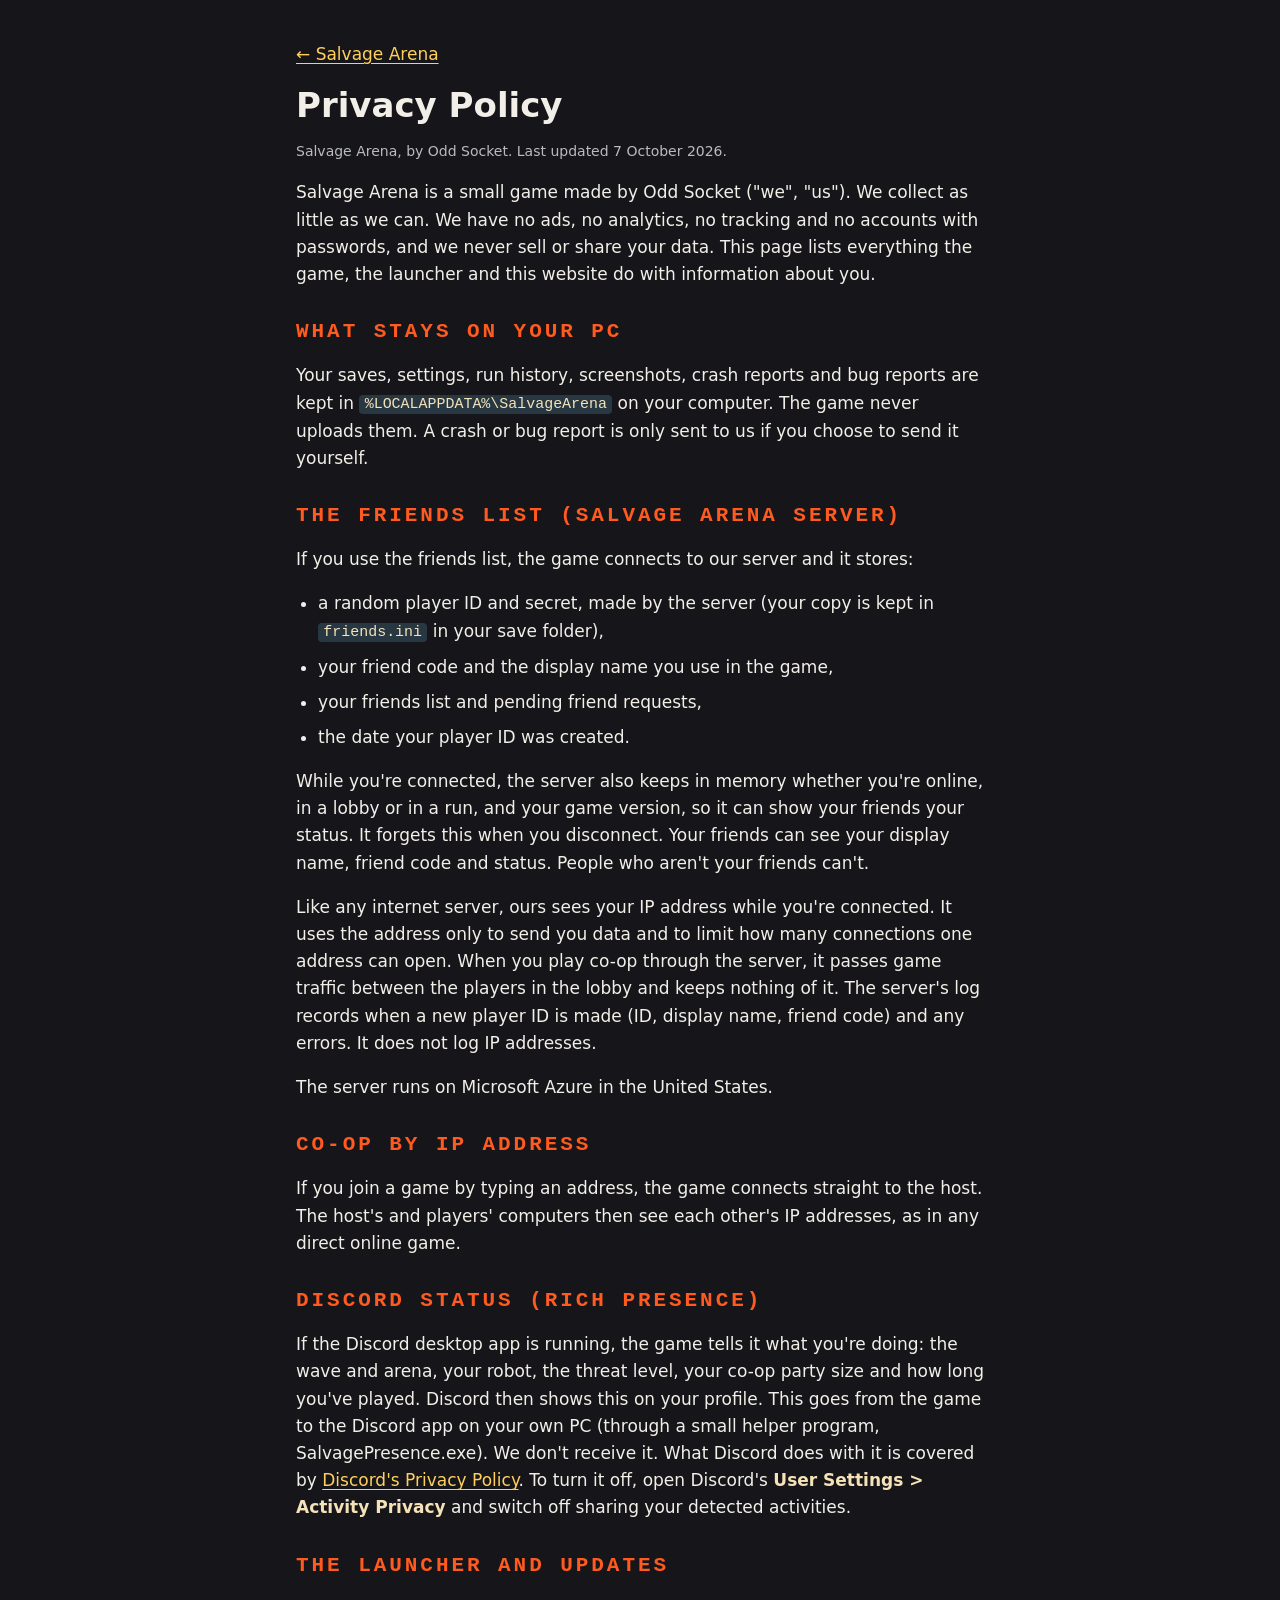
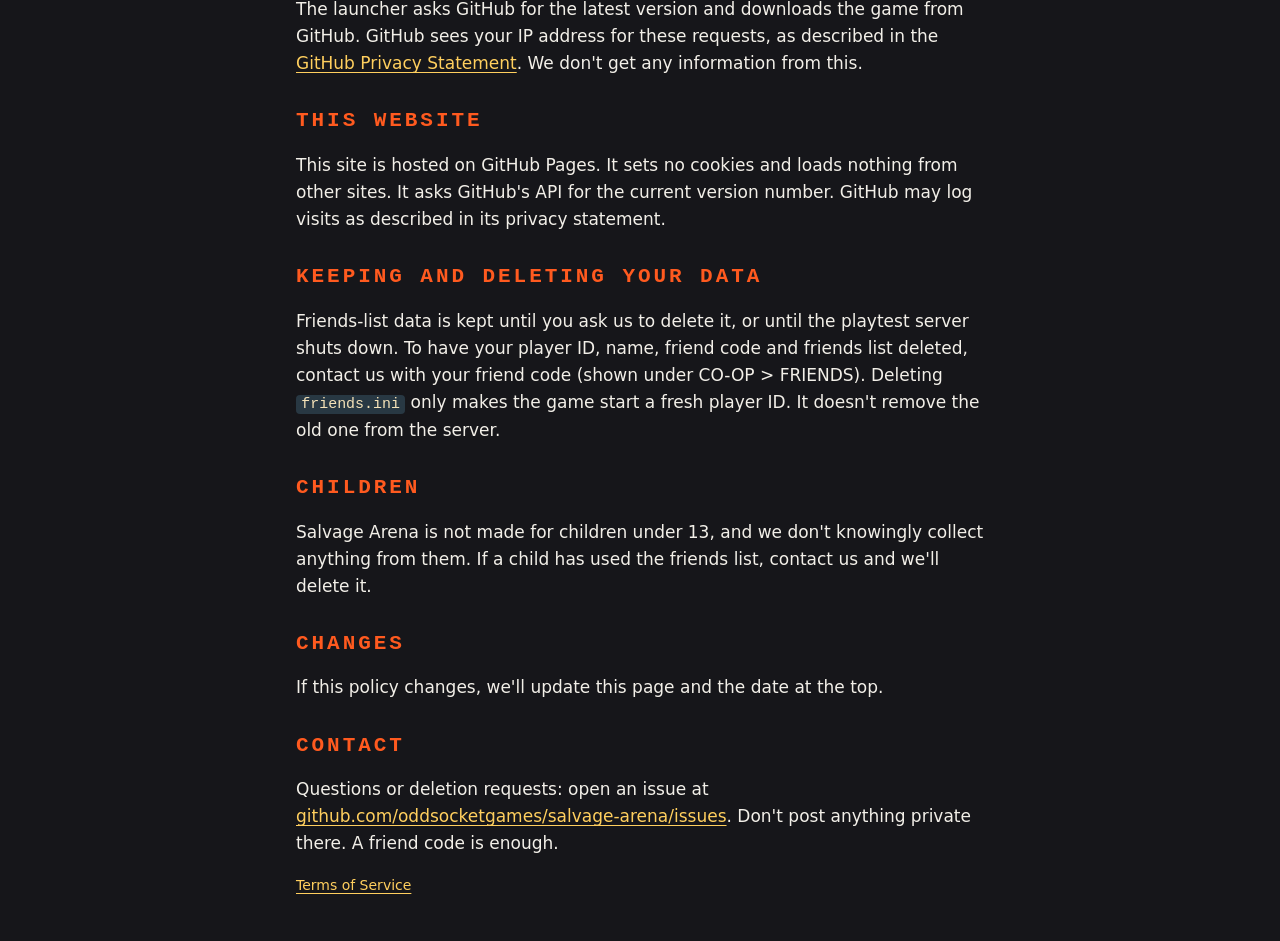
==== privacy.html @ eaf089c4 "Add terms of service and privacy policy" ====
<!doctype html>
<html lang="en">
<head>
<meta charset="utf-8">
<meta name="viewport" content="width=device-width, initial-scale=1">
<meta name="robots" content="noindex, nofollow">
<meta http-equiv="Content-Security-Policy" content="default-src 'self'; img-src 'self'; style-src 'self'; script-src 'self'; base-uri 'none'; form-action 'none'">
<meta name="referrer" content="no-referrer">
<title>Salvage Arena – Privacy Policy</title>
<meta name="theme-color" content="#16161A">
<link rel="icon" href="odd-socket-mark.svg" type="image/svg+xml">
<link rel="stylesheet" href="style.css">
</head>
<body>
<main class="legal">
  <p><a href="./">&larr; Salvage Arena</a></p>
  <h1>Privacy Policy</h1>
  <p class="small">Salvage Arena, by Odd Socket. Last updated 7 October 2026.</p>

  <p>Salvage Arena is a small game made by Odd Socket ("we", "us"). We collect as little as we can. We have no ads,
    no analytics, no tracking and no accounts with passwords, and we never sell or share your data.
    This page lists everything the game, the launcher and this website do with information about you.</p>

  <h2>What stays on your PC</h2>
  <p>Your saves, settings, run history, screenshots, crash reports and bug reports are kept in
    <code>%LOCALAPPDATA%\SalvageArena</code> on your computer. The game never uploads them. A crash or bug report is only sent
    to us if you choose to send it yourself.</p>

  <h2>The friends list (Salvage Arena server)</h2>
  <p>If you use the friends list, the game connects to our server and it stores:</p>
  <ul>
    <li>a random player ID and secret, made by the server (your copy is kept in <code>friends.ini</code> in your save folder),</li>
    <li>your friend code and the display name you use in the game,</li>
    <li>your friends list and pending friend requests,</li>
    <li>the date your player ID was created.</li>
  </ul>
  <p>While you're connected, the server also keeps in memory whether you're online, in a lobby or in a run, and your
    game version, so it can show your friends your status. It forgets this when you disconnect. Your friends can see your display name,
    friend code and status. People who aren't your friends can't.</p>
  <p>Like any internet server, ours sees your IP address while you're connected. It uses the address only to send you
    data and to limit how many connections one address can open. When you play co-op through the server, it passes
    game traffic between the players in the lobby and keeps nothing of it. The server's log records when a new player ID
    is made (ID, display name, friend code) and any errors. It does not log IP addresses.</p>
  <p>The server runs on Microsoft Azure in the United States.</p>

  <h2>Co-op by IP address</h2>
  <p>If you join a game by typing an address, the game connects straight to the host. The host's and players'
    computers then see each other's IP addresses, as in any direct online game.</p>

  <h2>Discord status (Rich Presence)</h2>
  <p>If the Discord desktop app is running, the game tells it what you're doing: the wave and arena, your robot,
    the threat level, your co-op party size and how long you've played. Discord then shows this on your profile. This
    goes from the game to the Discord app on your own PC (through a small helper program, SalvagePresence.exe). We don't
    receive it. What Discord does with it is covered by
    <a href="https://discord.com/privacy">Discord's Privacy Policy</a>. To turn it off, open Discord's
    <strong>User Settings &gt; Activity Privacy</strong> and switch off sharing your detected activities.</p>

  <h2>The launcher and updates</h2>
  <p>The launcher asks GitHub for the latest version and downloads the game from GitHub. GitHub sees your
    IP address for these requests, as described in the
    <a href="https://docs.github.com/site-policy/privacy-policies/github-general-privacy-statement">GitHub Privacy Statement</a>.
    We don't get any information from this.</p>

  <h2>This website</h2>
  <p>This site is hosted on GitHub Pages. It sets no cookies and loads nothing from other sites. It asks
    GitHub's API for the current version number. GitHub may log visits as described in its privacy statement.</p>

  <h2>Keeping and deleting your data</h2>
  <p>Friends-list data is kept until you ask us to delete it, or until the playtest server shuts down. To have your player ID,
    name, friend code and friends list deleted, contact us with your friend code (shown under CO-OP &gt; FRIENDS).
    Deleting <code>friends.ini</code> only makes the game start a fresh player ID. It doesn't remove the old one from the server.</p>

  <h2>Children</h2>
  <p>Salvage Arena is not made for children under 13, and we don't knowingly collect anything from them. If a child has
    used the friends list, contact us and we'll delete it.</p>

  <h2>Changes</h2>
  <p>If this policy changes, we'll update this page and the date at the top.</p>

  <h2>Contact</h2>
  <p>Questions or deletion requests: open an issue at
    <a href="https://github.com/oddsocketgames/salvage-arena/issues">github.com/oddsocketgames/salvage-arena/issues</a>.
    Don't post anything private there. A friend code is enough.</p>

  <p class="small"><a href="terms.html">Terms of Service</a></p>
</main>
</body>
</html>
---- style.css ----
/* Salvage Arena playtest page. Studio colours + the game's UI palette. No web fonts are loaded
   (no third-party requests); Space Grotesk / IBM Plex Mono are used if the visitor has them installed. */
:root {
  --carbon: #16161A;
  --lifted: #1F1F25;
  --paper: #F2EFE8;
  --orange: #FF5A1F;
  --steel: #8A8D94;
  --ink: #101820;
  --ivory: #F5E2B8;
  --gold: #FFCF5E;
  --teal: #28B6A2;
  --red: #EF5B5B;
  --steel-ui: #283843;
  --sans: 'Space Grotesk', system-ui, -apple-system, 'Segoe UI', Roboto, sans-serif;
  --mono: 'IBM Plex Mono', ui-monospace, Consolas, 'Cascadia Mono', monospace;
}

* { box-sizing: border-box; }
html { -webkit-text-size-adjust: 100%; }
body {
  margin: 0;
  background: var(--carbon);
  color: var(--paper);
  font: 17px/1.6 var(--sans);
}
img { max-width: 100%; height: auto; display: block; }
.pixel { image-rendering: pixelated; image-rendering: crisp-edges; }

a { color: var(--gold); text-underline-offset: 3px; }
a:hover { color: var(--paper); }
:focus-visible { outline: 3px solid var(--gold); outline-offset: 3px; border-radius: 4px; }

code {
  font-family: var(--mono);
  font-size: .88em;
  background: var(--steel-ui);
  color: var(--ivory);
  padding: .1em .35em;
  border-radius: 4px;
  overflow-wrap: anywhere;
}
strong { color: var(--ivory); }
.small { font-size: 14px; color: #B9BBC1; }

.skip {
  position: absolute; left: 16px; top: -60px;
  background: var(--gold); color: var(--ink); padding: 8px 14px; border-radius: 6px; z-index: 10;
}
.skip:focus { top: 12px; }

/* ---------- hero ---------- */
.hero { position: relative; overflow: hidden; background: var(--ink); }
.hero-bg {
  position: absolute; inset: 0; width: 100%; height: 100%;
  object-fit: cover; opacity: .45;
}
.hero::after {
  content: ""; position: absolute; inset: 0;
  background: linear-gradient(180deg, rgba(22,22,26,.25) 0%, rgba(22,22,26,.7) 65%, var(--carbon) 100%);
}
.hero-inner {
  position: relative; z-index: 1;
  max-width: 820px; margin: 0 auto; padding: 48px 16px 56px; text-align: center;
}
.tag {
  display: inline-block; margin: 0 0 18px;
  font: 600 12px/1 var(--mono); letter-spacing: .18em; text-transform: uppercase;
  color: var(--carbon); background: var(--gold); padding: 6px 10px; border-radius: 4px;
}
h1 { margin: 0; }
.logo { width: min(560px, 92%); margin: 0 auto; filter: drop-shadow(0 6px 0 rgba(0,0,0,.35)); }
.pitch { font-size: clamp(18px, 3.4vw, 22px); margin: 20px auto 30px; max-width: 34em; text-shadow: 0 2px 8px #000; }

.dl { display: flex; flex-direction: column; align-items: center; gap: 4px; }
.btn {
  display: inline-flex; flex-direction: column; align-items: center;
  background: var(--orange); color: var(--carbon); text-decoration: none;
  padding: 18px 34px; border-radius: 12px;
  box-shadow: 0 6px 0 #9E3410, 0 10px 28px rgba(0,0,0,.5);
  transition: transform .08s ease, box-shadow .08s ease, background .15s;
  max-width: 100%;
}
.btn:hover { background: #FF7240; color: var(--carbon); }
.btn:active { transform: translateY(4px); box-shadow: 0 2px 0 #9E3410, 0 4px 14px rgba(0,0,0,.5); }
.btn:focus-visible { outline-color: var(--paper); }
.btn-main { font-weight: 700; font-size: clamp(20px, 5vw, 26px); line-height: 1.2; }
.btn-sub { font: 500 13px/1.4 var(--mono); margin-top: 4px; overflow-wrap: anywhere; }
.ver { margin: 18px 0 0; }
.ver strong { color: var(--gold); font-family: var(--mono); }
.dl .small { margin: 4px 0 0; max-width: 32em; text-shadow: 0 1px 4px #000; }

/* ---------- content ---------- */
main { max-width: 960px; margin: 0 auto; padding: 8px 16px 32px; }
section { margin: 0 0 44px; }
h2 {
  font: 700 13px/1.3 var(--mono); letter-spacing: .14em; text-transform: uppercase;
  color: var(--orange); margin: 0 0 14px;
}
.card {
  background: var(--lifted); border: 1px solid #2E2E36; border-radius: 12px; padding: 22px 22px 8px;
}
.card.warn { border-left: 5px solid var(--gold); }
.card h2 { color: var(--gold); }
ol, ul { padding-left: 1.3em; }
li { margin: 0 0 8px; }

.shots {
  list-style: none; padding: 0; margin: 0;
  display: grid; grid-template-columns: repeat(auto-fit, minmax(min(100%, 380px), 1fr)); gap: 14px;
}
.shots li { margin: 0; }
.shots a { display: block; border-radius: 8px; overflow: hidden; border: 2px solid var(--steel-ui); }
.shots a:hover { border-color: var(--teal); }

/* ---------- screenshot viewer ---------- */
#viewer {
  padding: 0; border: 0; background: transparent; max-width: 100vw; max-height: 100vh;
  width: 100vw; height: 100vh; display: none; align-items: center; justify-content: center; cursor: zoom-out;
}
#viewer[open] { display: flex; }
#viewer::backdrop { background: rgba(10, 10, 14, .92); }
#viewer img { max-width: calc(100vw - 32px); max-height: calc(100vh - 96px); width: auto; border-radius: 6px; }
.viewer-close {
  position: fixed; top: 12px; right: 12px; width: 48px; height: 48px; border-radius: 50%;
  border: 2px solid var(--steel); background: var(--lifted); color: var(--paper);
  font: 32px/1 var(--sans); cursor: pointer;
}
.viewer-close:hover, .viewer-close:focus-visible { border-color: var(--gold); color: var(--gold); outline: none; }

.feat li::marker { color: var(--teal); }

/* ---------- footer ---------- */
footer { text-align: center; padding: 24px 16px 40px; border-top: 1px solid #2E2E36; }
footer p { margin: 6px 0; }
.mark { margin: 0 auto 6px; }
.wordmark { font-weight: 700; font-size: 20px; letter-spacing: -.02em; }
.games { font: 600 11px var(--mono); letter-spacing: .3em; color: var(--orange); }

@media (prefers-reduced-motion: reduce) {
  .btn { transition: none; }
}

/* ---------- terms / privacy pages ---------- */
.legal { max-width: 720px; padding-top: 24px; }
.legal h1 { font-size: 34px; line-height: 1.2; margin: 8px 0 4px; }
.legal h2 { font-size: 21px; margin: 30px 0 8px; }
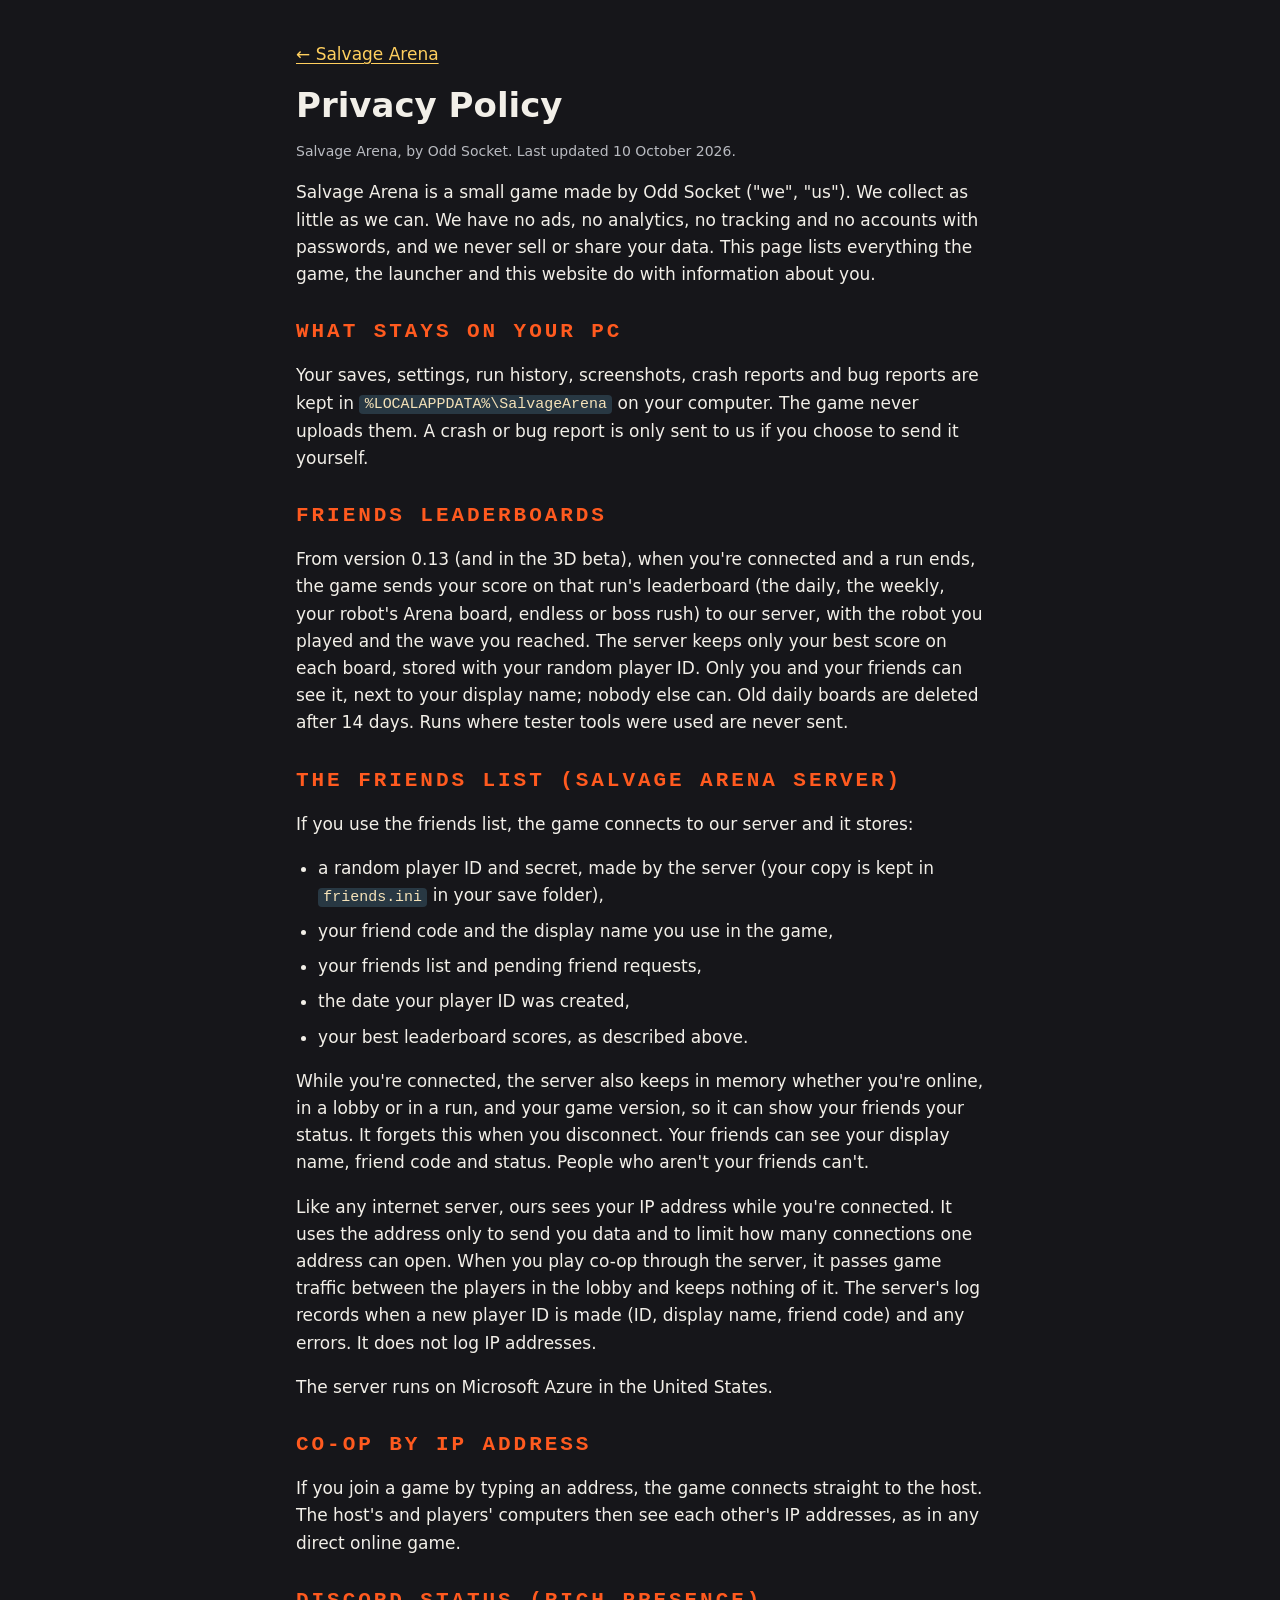
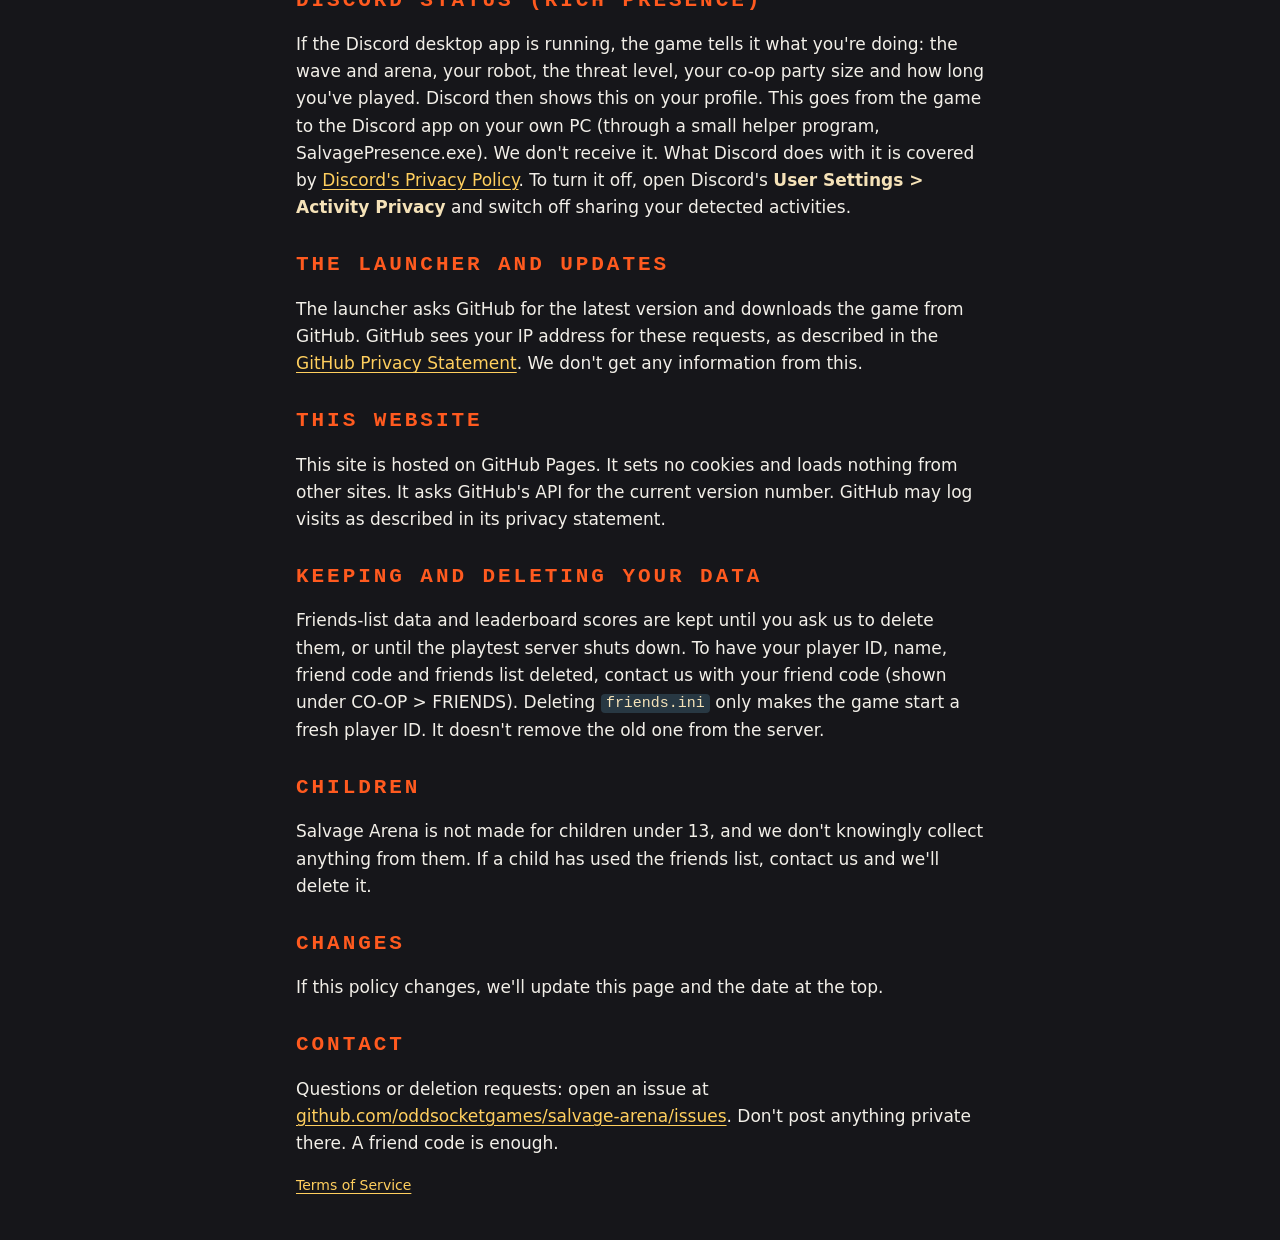
==== commit 090797b8: "Add the 0.13 unlock-reset notice and the leaderboards privacy section" ====
--- a/privacy.html
+++ b/privacy.html
@@ -1,88 +1,96 @@
-<!doctype html>
-<html lang="en">
-<head>
-<meta charset="utf-8">
-<meta name="viewport" content="width=device-width, initial-scale=1">
-<meta name="robots" content="noindex, nofollow">
-<meta http-equiv="Content-Security-Policy" content="default-src 'self'; img-src 'self'; style-src 'self'; script-src 'self'; base-uri 'none'; form-action 'none'">
-<meta name="referrer" content="no-referrer">
-<title>Salvage Arena – Privacy Policy</title>
-<meta name="theme-color" content="#16161A">
-<link rel="icon" href="odd-socket-mark.svg" type="image/svg+xml">
-<link rel="stylesheet" href="style.css">
-</head>
-<body>
-<main class="legal">
-  <p><a href="./">&larr; Salvage Arena</a></p>
-  <h1>Privacy Policy</h1>
-  <p class="small">Salvage Arena, by Odd Socket. Last updated 7 October 2026.</p>
-
-  <p>Salvage Arena is a small game made by Odd Socket ("we", "us"). We collect as little as we can. We have no ads,
-    no analytics, no tracking and no accounts with passwords, and we never sell or share your data.
-    This page lists everything the game, the launcher and this website do with information about you.</p>
-
-  <h2>What stays on your PC</h2>
-  <p>Your saves, settings, run history, screenshots, crash reports and bug reports are kept in
-    <code>%LOCALAPPDATA%\SalvageArena</code> on your computer. The game never uploads them. A crash or bug report is only sent
-    to us if you choose to send it yourself.</p>
-
-  <h2>The friends list (Salvage Arena server)</h2>
-  <p>If you use the friends list, the game connects to our server and it stores:</p>
-  <ul>
-    <li>a random player ID and secret, made by the server (your copy is kept in <code>friends.ini</code> in your save folder),</li>
-    <li>your friend code and the display name you use in the game,</li>
-    <li>your friends list and pending friend requests,</li>
-    <li>the date your player ID was created.</li>
-  </ul>
-  <p>While you're connected, the server also keeps in memory whether you're online, in a lobby or in a run, and your
-    game version, so it can show your friends your status. It forgets this when you disconnect. Your friends can see your display name,
-    friend code and status. People who aren't your friends can't.</p>
-  <p>Like any internet server, ours sees your IP address while you're connected. It uses the address only to send you
-    data and to limit how many connections one address can open. When you play co-op through the server, it passes
-    game traffic between the players in the lobby and keeps nothing of it. The server's log records when a new player ID
-    is made (ID, display name, friend code) and any errors. It does not log IP addresses.</p>
-  <p>The server runs on Microsoft Azure in the United States.</p>
-
-  <h2>Co-op by IP address</h2>
-  <p>If you join a game by typing an address, the game connects straight to the host. The host's and players'
-    computers then see each other's IP addresses, as in any direct online game.</p>
-
-  <h2>Discord status (Rich Presence)</h2>
-  <p>If the Discord desktop app is running, the game tells it what you're doing: the wave and arena, your robot,
-    the threat level, your co-op party size and how long you've played. Discord then shows this on your profile. This
-    goes from the game to the Discord app on your own PC (through a small helper program, SalvagePresence.exe). We don't
-    receive it. What Discord does with it is covered by
-    <a href="https://discord.com/privacy">Discord's Privacy Policy</a>. To turn it off, open Discord's
-    <strong>User Settings &gt; Activity Privacy</strong> and switch off sharing your detected activities.</p>
-
-  <h2>The launcher and updates</h2>
-  <p>The launcher asks GitHub for the latest version and downloads the game from GitHub. GitHub sees your
-    IP address for these requests, as described in the
-    <a href="https://docs.github.com/site-policy/privacy-policies/github-general-privacy-statement">GitHub Privacy Statement</a>.
-    We don't get any information from this.</p>
-
-  <h2>This website</h2>
-  <p>This site is hosted on GitHub Pages. It sets no cookies and loads nothing from other sites. It asks
-    GitHub's API for the current version number. GitHub may log visits as described in its privacy statement.</p>
-
-  <h2>Keeping and deleting your data</h2>
-  <p>Friends-list data is kept until you ask us to delete it, or until the playtest server shuts down. To have your player ID,
-    name, friend code and friends list deleted, contact us with your friend code (shown under CO-OP &gt; FRIENDS).
-    Deleting <code>friends.ini</code> only makes the game start a fresh player ID. It doesn't remove the old one from the server.</p>
-
-  <h2>Children</h2>
-  <p>Salvage Arena is not made for children under 13, and we don't knowingly collect anything from them. If a child has
-    used the friends list, contact us and we'll delete it.</p>
-
-  <h2>Changes</h2>
-  <p>If this policy changes, we'll update this page and the date at the top.</p>
-
-  <h2>Contact</h2>
-  <p>Questions or deletion requests: open an issue at
-    <a href="https://github.com/oddsocketgames/salvage-arena/issues">github.com/oddsocketgames/salvage-arena/issues</a>.
-    Don't post anything private there. A friend code is enough.</p>
-
-  <p class="small"><a href="terms.html">Terms of Service</a></p>
-</main>
-</body>
-</html>
+<!doctype html>
+<html lang="en">
+<head>
+<meta charset="utf-8">
+<meta name="viewport" content="width=device-width, initial-scale=1">
+<meta name="robots" content="noindex, nofollow">
+<meta http-equiv="Content-Security-Policy" content="default-src 'self'; img-src 'self'; style-src 'self'; script-src 'self'; base-uri 'none'; form-action 'none'">
+<meta name="referrer" content="no-referrer">
+<title>Salvage Arena – Privacy Policy</title>
+<meta name="theme-color" content="#16161A">
+<link rel="icon" href="odd-socket-mark.svg" type="image/svg+xml">
+<link rel="stylesheet" href="style.css">
+</head>
+<body>
+<main class="legal">
+  <p><a href="./">&larr; Salvage Arena</a></p>
+  <h1>Privacy Policy</h1>
+  <p class="small">Salvage Arena, by Odd Socket. Last updated 10 October 2026.</p>
+
+  <p>Salvage Arena is a small game made by Odd Socket ("we", "us"). We collect as little as we can. We have no ads,
+    no analytics, no tracking and no accounts with passwords, and we never sell or share your data.
+    This page lists everything the game, the launcher and this website do with information about you.</p>
+
+  <h2>What stays on your PC</h2>
+  <p>Your saves, settings, run history, screenshots, crash reports and bug reports are kept in
+    <code>%LOCALAPPDATA%\SalvageArena</code> on your computer. The game never uploads them. A crash or bug report is only sent
+    to us if you choose to send it yourself.</p>
+
+  <h2>Friends leaderboards</h2>
+  <p>From version 0.13 (and in the 3D beta), when you're connected and a run ends, the game sends your score on that run's leaderboard (the
+    daily, the weekly, your robot's Arena board, endless or boss rush) to our server, with the robot you played and the
+    wave you reached. The server keeps only your best score on each board, stored with your random player ID. Only you
+    and your friends can see it, next to your display name; nobody else can. Old daily boards are deleted after 14 days.
+    Runs where tester tools were used are never sent.</p>
+
+  <h2>The friends list (Salvage Arena server)</h2>
+  <p>If you use the friends list, the game connects to our server and it stores:</p>
+  <ul>
+    <li>a random player ID and secret, made by the server (your copy is kept in <code>friends.ini</code> in your save folder),</li>
+    <li>your friend code and the display name you use in the game,</li>
+    <li>your friends list and pending friend requests,</li>
+    <li>the date your player ID was created,</li>
+    <li>your best leaderboard scores, as described above.</li>
+  </ul>
+  <p>While you're connected, the server also keeps in memory whether you're online, in a lobby or in a run, and your
+    game version, so it can show your friends your status. It forgets this when you disconnect. Your friends can see your display name,
+    friend code and status. People who aren't your friends can't.</p>
+  <p>Like any internet server, ours sees your IP address while you're connected. It uses the address only to send you
+    data and to limit how many connections one address can open. When you play co-op through the server, it passes
+    game traffic between the players in the lobby and keeps nothing of it. The server's log records when a new player ID
+    is made (ID, display name, friend code) and any errors. It does not log IP addresses.</p>
+  <p>The server runs on Microsoft Azure in the United States.</p>
+
+  <h2>Co-op by IP address</h2>
+  <p>If you join a game by typing an address, the game connects straight to the host. The host's and players'
+    computers then see each other's IP addresses, as in any direct online game.</p>
+
+  <h2>Discord status (Rich Presence)</h2>
+  <p>If the Discord desktop app is running, the game tells it what you're doing: the wave and arena, your robot,
+    the threat level, your co-op party size and how long you've played. Discord then shows this on your profile. This
+    goes from the game to the Discord app on your own PC (through a small helper program, SalvagePresence.exe). We don't
+    receive it. What Discord does with it is covered by
+    <a href="https://discord.com/privacy">Discord's Privacy Policy</a>. To turn it off, open Discord's
+    <strong>User Settings &gt; Activity Privacy</strong> and switch off sharing your detected activities.</p>
+
+  <h2>The launcher and updates</h2>
+  <p>The launcher asks GitHub for the latest version and downloads the game from GitHub. GitHub sees your
+    IP address for these requests, as described in the
+    <a href="https://docs.github.com/site-policy/privacy-policies/github-general-privacy-statement">GitHub Privacy Statement</a>.
+    We don't get any information from this.</p>
+
+  <h2>This website</h2>
+  <p>This site is hosted on GitHub Pages. It sets no cookies and loads nothing from other sites. It asks
+    GitHub's API for the current version number. GitHub may log visits as described in its privacy statement.</p>
+
+  <h2>Keeping and deleting your data</h2>
+  <p>Friends-list data and leaderboard scores are kept until you ask us to delete them, or until the playtest server shuts down. To have your player ID,
+    name, friend code and friends list deleted, contact us with your friend code (shown under CO-OP &gt; FRIENDS).
+    Deleting <code>friends.ini</code> only makes the game start a fresh player ID. It doesn't remove the old one from the server.</p>
+
+  <h2>Children</h2>
+  <p>Salvage Arena is not made for children under 13, and we don't knowingly collect anything from them. If a child has
+    used the friends list, contact us and we'll delete it.</p>
+
+  <h2>Changes</h2>
+  <p>If this policy changes, we'll update this page and the date at the top.</p>
+
+  <h2>Contact</h2>
+  <p>Questions or deletion requests: open an issue at
+    <a href="https://github.com/oddsocketgames/salvage-arena/issues">github.com/oddsocketgames/salvage-arena/issues</a>.
+    Don't post anything private there. A friend code is enough.</p>
+
+  <p class="small"><a href="terms.html">Terms of Service</a></p>
+</main>
+</body>
+</html>
